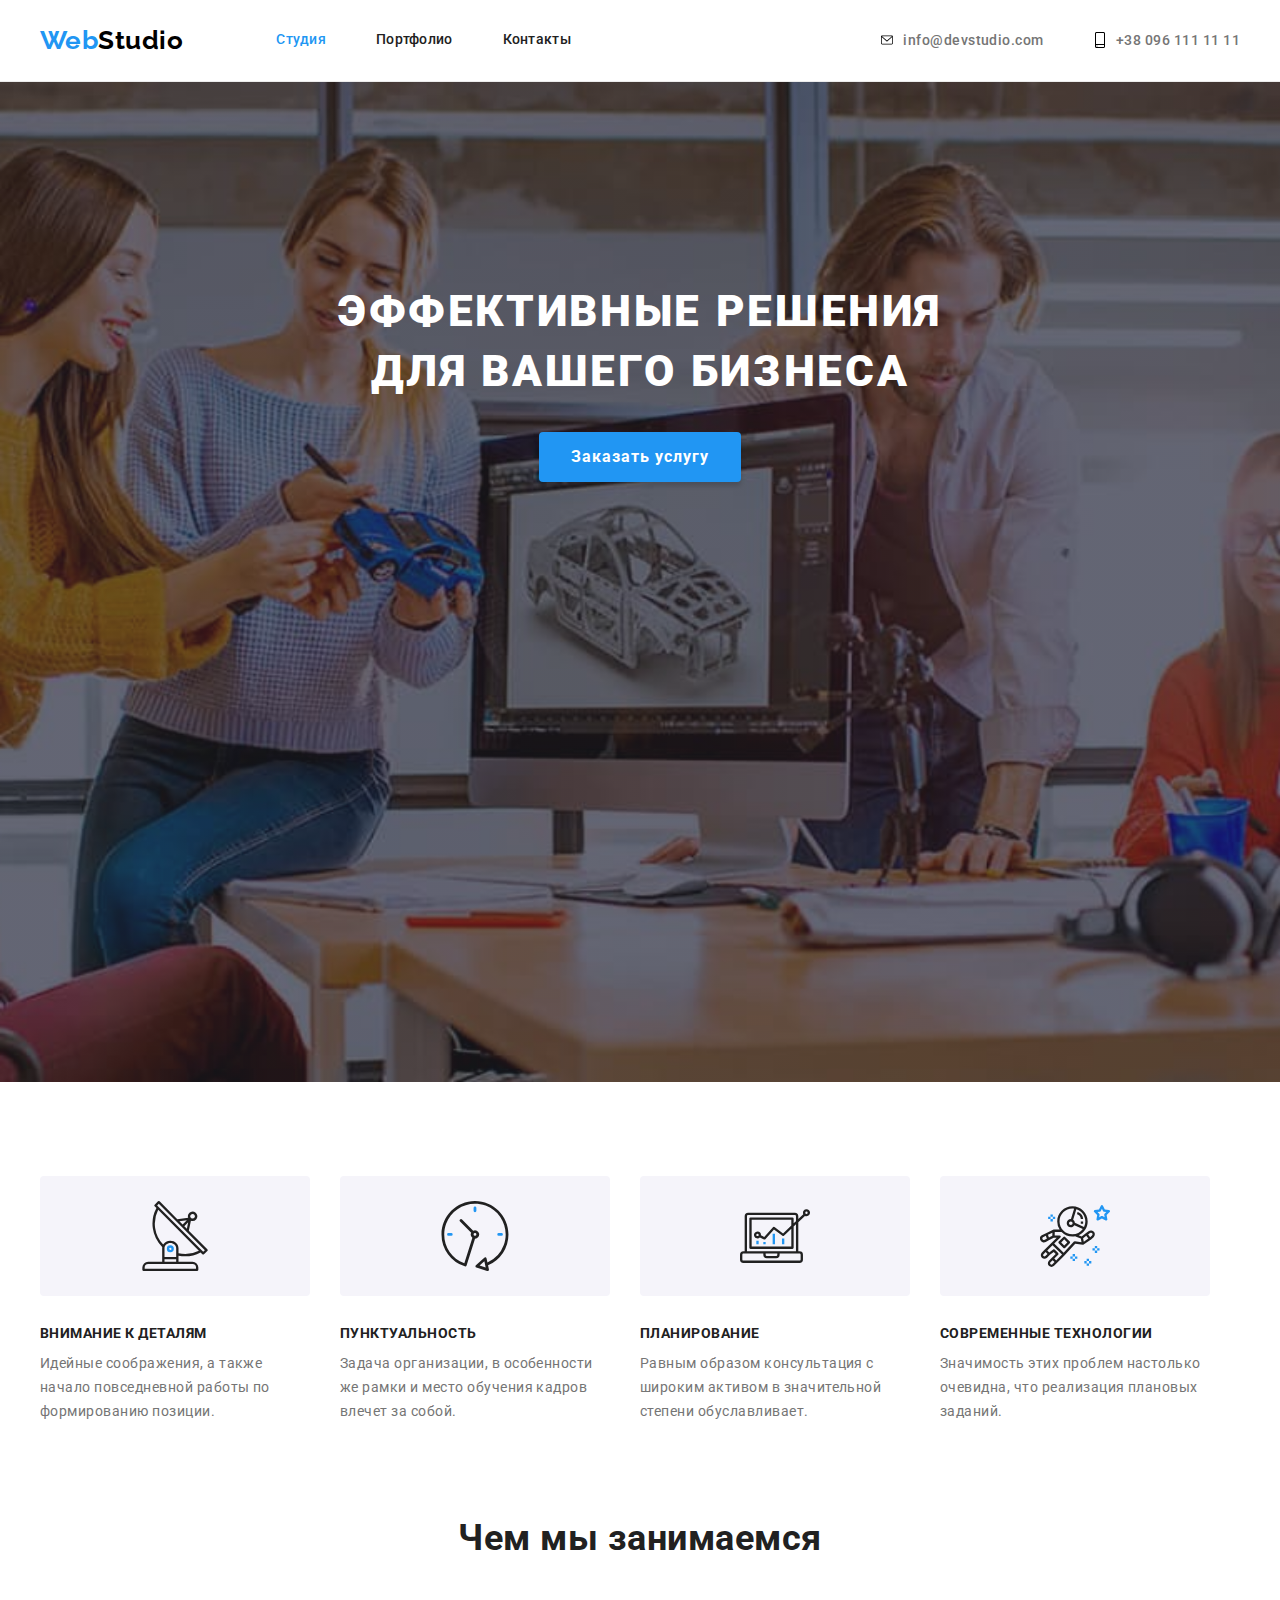
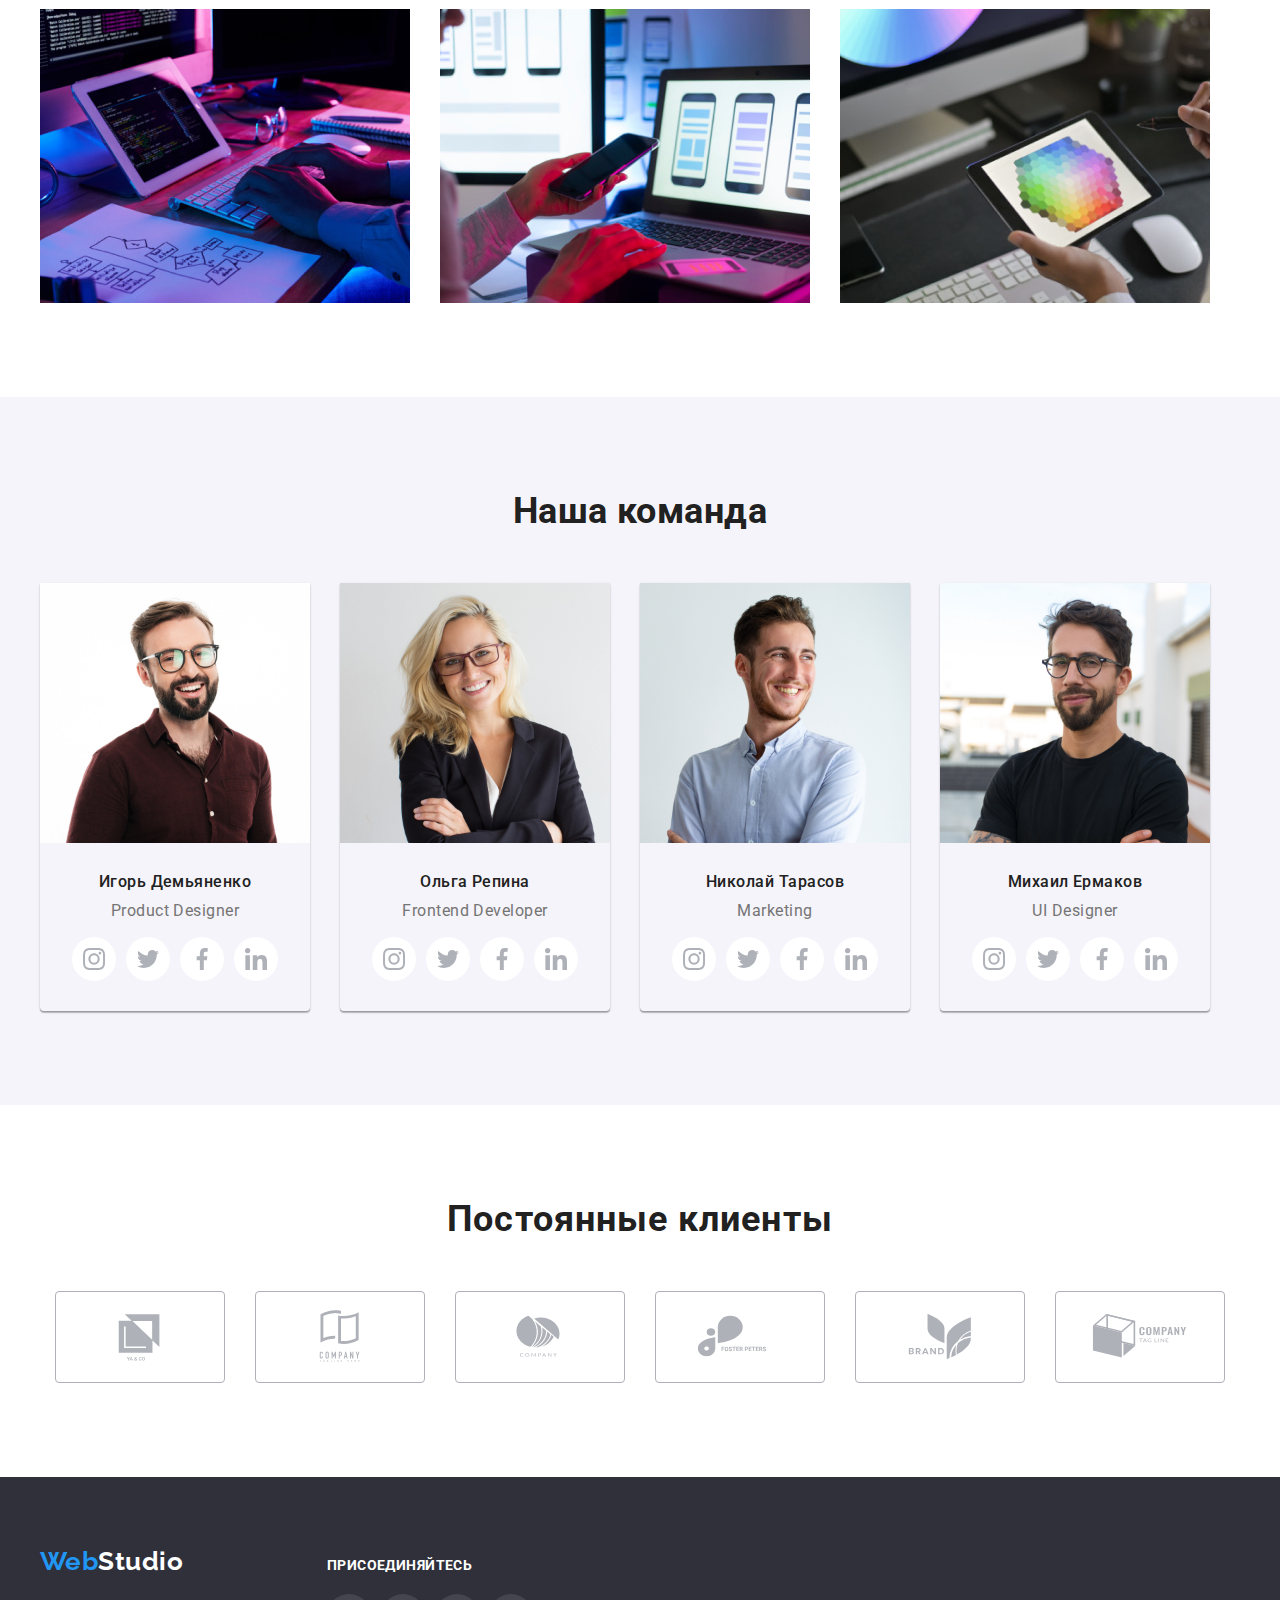
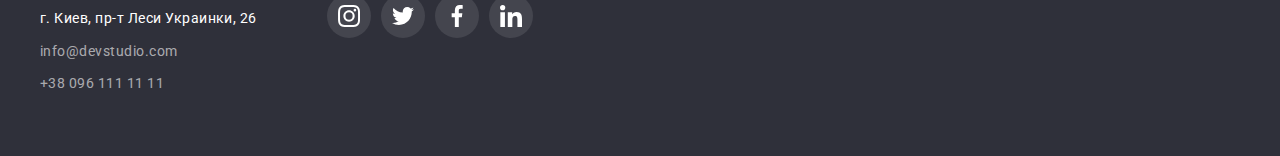
==== index.html @ 5255c6f4 "Initial commit" ====
<!DOCTYPE html>
<html lang="ru">
  <head>
    <meta charset="UTF-8" />
    <meta http-equiv="X-UA-Compatible" content="IE=edge" />
    <meta name="viewport" content="width=device-width, initial-scale=1.0" />
    <link rel="preconnect" href="https://fonts.googleapis.com" />
    <link rel="preconnect" href="https://fonts.gstatic.com" crossorigin />
    <link
      href="https://fonts.googleapis.com/css2?family=Raleway:wght@700&family=Roboto:wght@400;500;700;900&display=swap"
      rel="stylesheet"
    />
    <link
      rel="stylesheet"
      href="https://cdnjs.cloudflare.com/ajax/libs/modern-normalize/1.1.0/modern-normalize.min.css"
      integrity="sha512-wpPYUAdjBVSE4KJnH1VR1HeZfpl1ub8YT/NKx4PuQ5NmX2tKuGu6U/JRp5y+Y8XG2tV+wKQpNHVUX03MfMFn9Q=="
      crossorigin="anonymous"
      referrerpolicy="no-referrer"
    />
    <link rel="stylesheet" href="css/main.css" />
    <title>Студия</title>
  </head>
  <body>
    <header class="header">
      <div class="container content-header">
        <a href="/index.html" lang="en" class="header-link link">
          <span class="logo">Web</span>Studio
        </a>
        <nav class="nav">
          <ul class="main-nav list">
            <li class="nav-item">
              <a href="index.html" class="main-nav-link link">
                <span class="color-studio">Студия</span></a
              >
            </li>
            <li class="nav-item">
              <a href="./portfolio.html" class="main-nav-link link"> Портфолио</a>
            </li>
            <li class="nav-item">
              <a href="" class="main-nav-link link">Контакты</a>
            </li>
          </ul>
        </nav>
        <ul class="aught-nav list">
          <li class="aught-nav-item">
            <a href="mailto:info@devstudio.com" class="aught-nav-link link">
              <svg class="nav-icon" width="12" height="16">
                <use href="./Images/icons.svg#icon-envelope"></use>
              </svg>
              info@devstudio.com
            </a>
          </li>

          <li class="aught-nav-item">
            <a href="tel:+380961111111" class="aught-nav-link link">
              <svg class="nav-icon" width="12" height="16">
                <use href="./Images/icons.svg#icon-smartphone"></use>
              </svg>
              +38 096 111 11 11</a
            >
          </li>
        </ul>
      </div>
    </header>
    <main>
      <!-- герой -->
      <section class="hero hero-section">
        <div class="container-hero">
          <h1 class="hero-title">Эффективные решения для вашего бизнеса</h1>
          <button type="button" class="hero-btn">Заказать услугу</button>
        </div>
      </section>
      <!-- наши цености -->
      <section class="values section">
        <div class="container">
          <h2 class="visually-hidden">Наши цености</h2>
          <ul class="values-lists list">
            <li class="values-list">
              <div class="box-icon">
                <svg class="value-icon" width="70" height="70">
                  <use href="./Images/icons.svg#icon-antenna"></use>
                </svg>
              </div>
              <h3>Внимание к деталям</h3>
              <p>
                Идейные соображения, а также начало повседневной работы по формированию позиции.
              </p>
            </li>
            <li class="values-list">
              <div class="box-icon">
                <svg class="value-icon" width="70" height="70">
                  <use href="./Images/icons.svg#icon-clock"></use>
                </svg>
              </div>
              <h3>Пунктуальность</h3>
              <p>
                Задача организации, в особенности же рамки и место обучения кадров влечет за собой.
              </p>
            </li>
            <li class="values-list">
              <div class="box-icon">
                <svg class="value-icon" width="70" height="70">
                  <use href="./Images/icons.svg#icon-diagram"></use>
                </svg>
              </div>
              <h3>Планирование</h3>
              <p>
                Равным образом консультация с широким активом в значительной степени обуславливает.
              </p>
            </li>
            <li class="values-list">
              <div class="box-icon">
                <svg class="value-icon" width="70" height="70">
                  <use href="./Images/icons.svg#icon-astronaut"></use>
                </svg>
              </div>
              <h3>Современные технологии</h3>
              <p>Значимость этих проблем настолько очевидна, что реализация плановых заданий.</p>
            </li>
          </ul>
        </div>
      </section>
      <!-- о нас -->
      <section class="about section">
        <div class="container">
          <h2>Чем мы занимаемся</h2>
          <ul class="about-lists list">
            <li class="about-list"><img src="Images/img.jpg" alt="Разработка ПО" width="370" /></li>
            <li class="about-list">
              <img src="Images/box2.jpg" alt="Разработка мобильного ПО" width="370" />
            </li>
            <li class="about-list">
              <img src="Images/box3.jpg" alt="Разработка графических приложений" width="370" />
            </li>
          </ul>
        </div>
      </section>
      <!-- команда -->
      <section class="teams section">
        <div class="container">
          <h2>Наша команда</h2>
          <ul class="teams-lists list">
            <li class="team-list">
              <img src="Images/product.jpg" alt="мужчина" width="270" />
              <div class="team-card">
                <h3>Игорь Демьяненко</h3>
                <p lang="en">Product Designer</p>
                <!-- иконки ...............-->
                <ul class="socials list">
                  <li class="socials-item">
                    <a class="socials-link link" href="" aria-label="Instagram">
                      <svg class="socials-icon" width="22" height="22">
                        <use href="./Images/icons.svg#icon-instagram"></use>
                      </svg>
                    </a>
                  </li>
                  <li class="socials-item">
                    <a class="socials-link link" href="" aria-label="Twitter">
                      <svg class="socials-icon" width="22" height="22">
                        <use href="./Images/icons.svg#icon-twitter"></use>
                      </svg>
                    </a>
                  </li>
                  <li class="socials-item">
                    <a class="socials-link link" href="" aria-label="Facebook">
                      <svg class="socials-icon" width="22" height="22">
                        <use href="./Images/icons.svg#icon-facebook"></use>
                      </svg>
                    </a>
                  </li>
                  <li class="socials-item">
                    <a class="socials-link link" href="" aria-label="LinkerdIn">
                      <svg class="socials-icon" width="22" height="22">
                        <use href="./Images/icons.svg#icon-linkedin"></use>
                      </svg>
                    </a>
                  </li>
                </ul>
              </div>
            </li>
            <li class="team-list">
              <img src="Images/front.jpg" alt="женщина" width="270" />
              <div class="team-card">
                <h3>Ольга Репина</h3>
                <p lang="en">Frontend Developer</p>
                <ul class="socials list">
                  <li class="socials-item">
                    <a class="socials-link link" href="" aria-label="Instagram">
                      <svg class="socials-icon" width="22" height="22">
                        <use href="./Images/icons.svg#icon-instagram"></use>
                      </svg>
                    </a>
                  </li>
                  <li class="socials-item">
                    <a class="socials-link link" href="" aria-label="Twitter">
                      <svg class="socials-icon" width="22" height="22">
                        <use href="./Images/icons.svg#icon-twitter"></use>
                      </svg>
                    </a>
                  </li>
                  <li class="socials-item">
                    <a class="socials-link link" href="" aria-label="Facebook">
                      <svg class="socials-icon" width="22" height="22">
                        <use href="./Images/icons.svg#icon-facebook"></use>
                      </svg>
                    </a>
                  </li>
                  <li class="socials-item">
                    <a class="socials-link link" href="" aria-label="LinkerdIn">
                      <svg class="socials-icon" width="22" height="22">
                        <use href="./Images/icons.svg#icon-linkedin"></use>
                      </svg>
                    </a>
                  </li>
                </ul>
              </div>
            </li>
            <li class="team-list">
              <img src="Images/marketing.jpg" alt="мужчина" width="270" />
              <div class="team-card">
                <h3>Николай Тарасов</h3>
                <p lang="en">Marketing</p>
                <ul class="socials list">
                  <li class="socials-item">
                    <a class="socials-link link" href="" aria-label="Instagram">
                      <svg class="socials-icon" width="22" height="22">
                        <use href="./Images/icons.svg#icon-instagram"></use>
                      </svg>
                    </a>
                  </li>
                  <li class="socials-item">
                    <a class="socials-link link" href="" aria-label="Twitter">
                      <svg class="socials-icon" width="22" height="22">
                        <use href="./Images/icons.svg#icon-twitter"></use>
                      </svg>
                    </a>
                  </li>
                  <li class="socials-item">
                    <a class="socials-link link" href="" aria-label="Facebook">
                      <svg class="socials-icon" width="22" height="22">
                        <use href="./Images/icons.svg#icon-facebook"></use>
                      </svg>
                    </a>
                  </li>
                  <li class="socials-item">
                    <a class="socials-link link" href="" aria-label="LinkerdIn">
                      <svg class="socials-icon" width="22" height="22">
                        <use href="./Images/icons.svg#icon-linkedin"></use>
                      </svg>
                    </a>
                  </li>
                </ul>
              </div>
            </li>
            <li class="team-list">
              <img src="Images/designer.jpg " alt="мужчина" width="270" />
              <div class="team-card">
                <h3>Михаил Ермаков</h3>
                <p lang="en">UI Designer</p>
                <ul class="socials list">
                  <li class="socials-item">
                    <a class="socials-link link" href="" aria-label="Instagram">
                      <svg class="socials-icon" width="22" height="22">
                        <use href="./Images/icons.svg#icon-instagram"></use>
                      </svg>
                    </a>
                  </li>
                  <li class="socials-item">
                    <a class="socials-link link" href="" aria-label="Twitter">
                      <svg class="socials-icon" width="22" height="22">
                        <use href="./Images/icons.svg#icon-twitter"></use>
                      </svg>
                    </a>
                  </li>
                  <li class="socials-item">
                    <a class="socials-link link" href="" aria-label="Facebook">
                      <svg class="socials-icon" width="22" height="22">
                        <use href="./Images/icons.svg#icon-facebook"></use>
                      </svg>
                    </a>
                  </li>
                  <li class="socials-item">
                    <a class="socials-link link" href="" aria-label="LinkerdIn">
                      <svg class="socials-icon" width="22" height="22">
                        <use href="./Images/icons.svg#icon-linkedin"></use>
                      </svg>
                    </a>
                  </li>
                </ul>
              </div>
            </li>
          </ul>
        </div>
      </section>

      <section class="clients-section">
        <div class="container">
          <h2 class="client-title">Постоянные клиенты</h2>
          <ul class="clients-list list">
            <li class="client-item">
              <a class="client-link link" href="" aria-label="Facebook">
                <svg class="client-icon" width="106" height="60">
                  <use href="./Images/icons.svg#icon-logo1"></use>
                </svg>
              </a>
            </li>
            <li class="client-item">
              <a class="client-link link" href="" aria-label="Facebook">
                <svg class="client-icon" width="106" height="60">
                  <use href="./Images/icons.svg#icon-logo2"></use>
                </svg>
              </a>
            </li>
            <li class="client-item">
              <a class="client-link link" href="" aria-label="Facebook">
                <svg class="client-icon" width="106" height="60">
                  <use href="./Images/icons.svg#icon-logo3"></use>
                </svg>
              </a>
            </li>
            <li class="client-item">
              <a class="client-link link" href="" aria-label="Facebook">
                <svg class="client-icon" width="106" height="60">
                  <use href="./Images/icons.svg#icon-logo4"></use>
                </svg>
              </a>
            </li>
            <li class="client-item">
              <a class="client-link link" href="" aria-label="Facebook">
                <svg class="client-icon" width="106" height="60">
                  <use href="./Images/icons.svg#icon-logo5"></use>
                </svg>
              </a>
            </li>
            <li class="client-item">
              <a class="client-link link" href="" aria-label="Facebook">
                <svg class="client-icon" width="106" height="60">
                  <use href="./Images/icons.svg#icon-logo6"></use>
                </svg>
              </a>
            </li>
          </ul>
        </div>
      </section>
    </main>
    <!-- футтер -->
    <footer class="footer">
      <div class="container container-footer">
        <div class="footer-addres-box">
          <a href="/index.html" lang="en" class="footer-link link"
            ><span class="logo">Web</span>Studio</a
          >
          <address class="footer-address">
            <p>г. Киев, пр-т Леси Украинки, 26</p>
            <ul class="footer-address-list list">
              <li class="footer-address-item">
                <a href="mailto:info@devstudio.com" class="footer-address-link link"
                  >info@devstudio.com</a
                >
              </li>
              <li class="footer-address-item">
                <a href="tel:+380961111111" class="footer-address-link link">+38 096 111 11 11</a>
              </li>
            </ul>
          </address>
        </div>
        <div class="footer-icon-box">
          <h3 class="footer-icon-title">присоединяйтесь</h3>
          <ul class="footer-icons-list list">
            <li class="footer-item">
              <a class="socials-footer-link link" href="" aria-label="Instagram">
                <svg class="footer-icon" width="22" height="22">
                  <use href="./Images/icons.svg#icon-instagram"></use>
                </svg>
              </a>
            </li>
            <li class="footer-item">
              <a class="socials-footer-link link" href="" aria-label="Twitter">
                <svg class="footer-icon" width="22" height="22">
                  <use href="./Images/icons.svg#icon-twitter"></use>
                </svg>
              </a>
            </li>
            <li class="footer-item">
              <a class="socials-footer-link link" href="" aria-label="Facebook">
                <svg class="footer-icon" width="22" height="22">
                  <use href="./Images/icons.svg#icon-facebook"></use>
                </svg>
              </a>
            </li>
            <li class="footer-item">
              <a class="socials-footer-link link" href="" aria-label="LinkerdIn">
                <svg class="footer-icon" width="22" height="22">
                  <use href="./Images/icons.svg#icon-linkedin"></use>
                </svg>
              </a>
            </li>
          </ul>
        </div>
      </div>
    </footer>
  </body>
</html>
---- css/main.css ----
/* color-hero-logo : FFFFFF 

primary-color-text :  #757575
secondary-color-text : #212121
acent-color #2196F3
*/

:root {
  --primary-color-text: #757575;
  --secondary-color-text: #212121;
  --color-hero: #ffffff;
  --acent-color-button-text: #f5f4fa;
  --acent-color-button-background: #2196f3;
  --acent-color-text: #2196f3;
  --color-button-background: #f5f4fa;
}

body {
  margin: 0;
  font-family: 'Roboto', sans-serif;
  color: var(--primary-color-text);
  font-style: normal;
  letter-spacing: 0.03em;
  font-weight: 400;
}
h1,
h2,
h3,
h4,
p {
  margin-top: 0;
  margin-bottom: 0;
}
img {
  display: block;
  max-width: 100%;
  height: auto;
}
.link {
  color: inherit;
  text-decoration: none;
  padding-left: 0;
  margin-right: 0;
  display: block;
}
.list {
  list-style-type: none;
  padding-left: 0;
  margin-left: 0;
  margin-bottom: 0;
  margin-top: 0;
}
.visually-hidden {
  position: absolute;
  width: 1px;
  height: 1px;
  margin: -1px;
  border: 0;
  padding: 0;

  white-space: nowrap;
  clip-path: inset(100%);
  clip: rect(0 0 0 0);
  overflow: hidden;
}

.header {
  padding-top: 25px;
  padding-bottom: 25px;
  border-bottom: 1px solid #ececec;
}
.content-header {
  display: flex;
  align-items: center;
}

.header-link {
  color: #000000;
  font-family: 'Raleway', sans-serif;

  font-weight: 700;
  font-size: 26px;
  line-height: 1.19;

  margin-right: 93px;
}

.logo {
  color: var(--acent-color-text);
}
.color-studio {
  color: var(--acent-color-text);
}
.color-portfolio {
  color: var(--acent-color-text);
}

.main-nav {
  display: flex;
}

.main-nav .main-nav-link:hover,
.main-nav .main-nav-link:focus {
  color: var(--acent-color-text);
}

.main-nav-link {
  font-weight: 500;
  font-size: 14px;
  line-height: 1.14;
  letter-spacing: 0.02em;
  color: var(--secondary-color-text);
}
.nav-item {
  margin-right: 50px;
}
.nav-item:last-child {
  margin-right: 0;
}

.aught-nav {
  display: flex;
  margin-left: auto;
}
.aught-nav-link {
  display: flex;
  font-weight: 500;
  font-size: 14px;
  line-height: 1.71;
  justify-content: center;
  align-items: center;
}
.nav-icon {
  margin-right: 10px;
}

.aught-nav-item {
  margin-right: 50px;
}
.aught-nav-item:last-child {
  margin-right: 0px;
}

.aught-nav .aught-nav-link:hover,
.aught-nav .aught-nav-link:focus {
  color: var(--acent-color-text);
}
.aught-nav-link:hover .nav-icon,
.aught-nav-link:focus .nav-icon {
  fill: var(--acent-color-text);
}
.container {
  width: 1200px;
  margin-left: auto;
  margin-right: auto;
  padding-left: 15px;
  padding-right: 15px;
}

/* РіРµСЂРѕР№*/

/* .hero-section {
  padding-top: 200px;
  padding-bottom: 200px;
} */
.container-hero {
  max-width: 1600px;
  height: 600px;
  text-align: center;
  margin-right: auto;
  margin-left: auto;

  background-image: linear-gradient(to right, rgba(47, 48, 58, 0.4), rgba(47, 48, 58, 0.4)),
    url(../Images/hero.jpg);
  background-size: cover;
  background-repeat: no-repeat;
  background-position: center;
  padding-top: 200px;
  padding-bottom: 200px;
}

.hero-title {
  font-weight: 900;
  font-size: 44px;
  line-height: 1.36;

  /* or 136% */

  letter-spacing: 0.06em;
  text-transform: uppercase;
  color: var(--color-hero);

  margin: 0 auto 30px;
  width: 696px;
}

.hero-btn {
  font-family: inherit;
  font-weight: 700;
  font-size: 16px;
  line-height: 1.87;

  letter-spacing: 0.06em;
  align-items: center;
  text-align: center;
  color: var(--color-hero);
  background: #2196f3;
  box-shadow: 0px 4px 4px rgba(0, 0, 0, 0.15);
  border-radius: 4px;
  min-width: 200px;
  padding: 10px 32px;
  border: none;
  cursor: pointer;
}

.section {
  padding-top: 94px;
  padding-bottom: 94px;
}

/* С†РµРЅРѕСЃС‚Рё */
.values.section {
  padding-bottom: 0;
}
.values-lists {
  display: flex;
}
.values-list {
  margin-right: 30px;
  width: 270px;
}
.values-list:last-child {
  margin-right: 0;
}

.values-list > h3 {
  color: var(--secondary-color-text);
  font-weight: 700;
  font-size: 14px;
  line-height: 1.14;
  text-transform: uppercase;
  margin-bottom: 10px;
}
.values-list > p {
  font-size: 14px;
  line-height: 1.71;
}

/* value icons ///////////////////////////////xxxxxxx//*/
.box-icon {
  display: flex;
  justify-content: center;
  align-items: center;

  width: 270x;
  height: 120px;
  background: #f5f4fa;
  border-radius: 4px;
  margin-bottom: 30px;
}
.value-icon {
  display: flex;
  justify-content: center;
  align-items: center;

  width: 70px;
  height: 70px;
}
/* Р С• Р Р…Р В°РЎРѓ  */
.about h2 {
  font-weight: 700;
  font-size: 36px;
  line-height: 1.16;
  text-align: center;
  color: var(--secondary-color-text);
  margin-bottom: 50px;
}
.about-lists {
  display: flex;
}
.about-list {
  margin-right: 30px;
}
.about-list:last-child {
  margin-right: 0;
}
/* РєРѕРјР°РЅРґР°  */
.teams.section {
  background: #f5f4fa;
}
.teams-lists {
  display: flex;
}
.teams h2 {
  font-weight: 700;
  font-size: 36px;
  line-height: 1.16;
  text-align: center;
  color: var(--secondary-color-text);
  margin-bottom: 50px;
}
.team-list {
  margin-right: 30px;
  text-align: center;
  box-shadow: 0px 1px 3px rgba(0, 0, 0, 0.12), 0px 1px 1px rgba(0, 0, 0, 0.14),
    0px 2px 1px rgba(0, 0, 0, 0.2);
  border-radius: 0px 0px 4px 4px;
}
.team-list:last-child {
  margin-right: 0;
}

.team-list h3 {
  font-weight: 500;
  font-size: 16px;
  line-height: 1.18;
  /* identical to box height */
  color: var(--secondary-color-text);
}
.team-list p {
  font-size: 16px;
  line-height: 1.18;
  /* identical to box height */
}

.team-card {
  padding-bottom: 30px;
  padding-top: 30px;
}
.team-card > h3 {
  margin-bottom: 10px;
}

.socials {
  display: flex;
  align-items: center;
  justify-content: center;
  margin-top: 16px;
}

.socials-item:not(:last-child) {
  margin-right: 10px;
}
/* СЃРѕС† РёРєРѕРЅРєРё  ////////////////////////////////////////////*/
.socials-link {
  display: flex;
  justify-content: center;
  align-items: center;

  width: 44px;
  height: 44px;

  background-color: #fff;
  border-radius: 50%;
}

.socials-icon {
  fill: #afb1b8;
}

.socials-link:hover,
.socials-link:focus {
  background-color: var(--acent-color-text);
}

.socials-link:hover .socials-icon,
.socials-link:focus .socials-icon {
  fill: var(--acent-color-button-text);
}
.clients-section {
  padding-top: 94px;
  padding-bottom: 94px;
}
.clients-list {
  display: flex;
  justify-content: center;
  align-items: center;
}
.client-title {
  font-weight: 700;
  font-size: 36px;
  line-height: 1.16;
  text-align: center;
  letter-spacing: 0.03em;

  color: var(--secondary-color-text);
  margin-bottom: 50px;
}

.client-link {
  display: flex;
  align-items: center;
  justify-content: center;
  display: flex;
  width: 170px;
  height: 92px;
  border: 1px solid #afb1b8;
  box-sizing: border-box;
  border-radius: 4px;
}

.client-item:not(:last-child) {
  margin-right: 30px;
}

.client-icon {
  fill: #afb1b8;
}

.client-link:hover,
.client-link:focus {
  border: 1px solid var(--acent-color-text);
}
.client-link:hover .client-icon,
.client-link:focus .client-icon {
  fill: var(--acent-color-text);
}

/*Р¤СѓС‚С‚РµСЂ ////////////////////////////////////////////////*/
.container-footer {
  display: flex;
}
.footer {
  background-color: #2f303a;
  color: #ffffff;
  padding-top: 60px;
  padding-bottom: 60px;
}

.footer-link {
  font-family: 'Raleway', sans-serif;

  font-weight: 700;
  font-size: 26px;
  line-height: 1.92;
  margin-bottom: 20px;
}

.footer-address > p {
  font-style: normal;
  font-size: 14px;
  line-height: 1.71;
  margin-bottom: 9px;
}

.footer-address-link {
  font-size: 14px;
  line-height: 1.71;
  color: rgba(255, 255, 255, 0.6);
  font-style: normal;
}
.footer-address-item {
  margin-bottom: 9px;
}
.footer-address-item:last-child {
  margin-bottom: 0;
}

.footer-address-list .footer-address-link:hover,
.footer-address-list .footer-address-link:focus {
  color: var(--acent-color-text);
}
.footer-addres-box {
  margin-right: 70px;
}
.container-footer {
  display: flex;
  align-items: baseline;
}

.footer-icons-list {
  display: flex;
  align-items: center;
  justify-content: center;
}

.footer-item:not(:last-child) {
  margin-right: 10px;
}

.socials-footer-link {
  display: flex;
  justify-content: center;
  align-items: center;

  width: 44px;
  height: 44px;

  background-color: rgba(255, 255, 255, 0.1);
  border-radius: 50%;
}
.socials-footer-link:hover,
.socials-footer-link:focus {
  background-color: var(--acent-color-text);
}
.footer-icon {
  fill: var(--color-hero);
}

.footer-icon-title {
  font-weight: 700;
  font-size: 14px;
  line-height: 1.14;
  letter-spacing: 0.03em;
  text-transform: uppercase;
  margin-bottom: 20px;
}

/* РџРѕСЂС‚С„РѕР»РёРѕ */

.button {
  font-family: inherit;
  font-weight: 500;
  font-size: 16px;
  line-height: 1.62;
  /* identical to box height, or 162% */

  text-align: center;
  color: var(--secondary-color-text);
  background: var(--color-button-background);
  border-radius: 4px;
  border: none;
  cursor: pointer;
  padding: 6px 22px;
}

.buttons {
  display: flex;
  justify-content: center;
  margin-bottom: 54px;
}

.button-list {
  margin-right: 8px;
}

.button-list:last-child {
  margin-right: 0;
}

.buttons .button:hover,
.buttons .button:focus {
  color: var(--acent-color-button-text);
  background-color: var(--acent-color-button-background);
  box-shadow: 0px 3px 1px rgba(0, 0, 0, 0.1), 0px 1px 2px rgba(0, 0, 0, 0.08),
    0px 2px 2px rgba(0, 0, 0, 0.12);
}

.works {
  display: flex;
  flex-wrap: wrap;
  margin-left: -30px;
  margin-top: -30px;
}
.work-item {
  flex-basis: calc(100% / 3 - 30px);
  margin-left: 30px;
  margin-top: 30px;
}
.work-item h3 {
  color: var(--secondary-color-text);
  font-weight: 700;
  font-size: 18px;
  line-height: 2;
  /* identical to box height, or 200% */
  letter-spacing: 0.06em;
}

.work-item p {
  font-size: 16px;
  line-height: 1.87;

  /* identical to box height, or 187% */
}

.item-content {
  padding: 20px 24px;
  border-right: 1px solid #eeeeee;
  border-bottom: 1px solid #eeeeee;
  border-left: 1px solid #eeeeee;
}

.item-content > h3 {
  margin-bottom: 4px;
}

.work-item .work-article:hover,
.work-item .work-article:focus {
  box-shadow: 0px 1px 1px rgba(0, 0, 0, 0.12), 0px 4px 4px rgba(0, 0, 0, 0.06),
    1px 4px 6px rgba(0, 0, 0, 0.16);
}
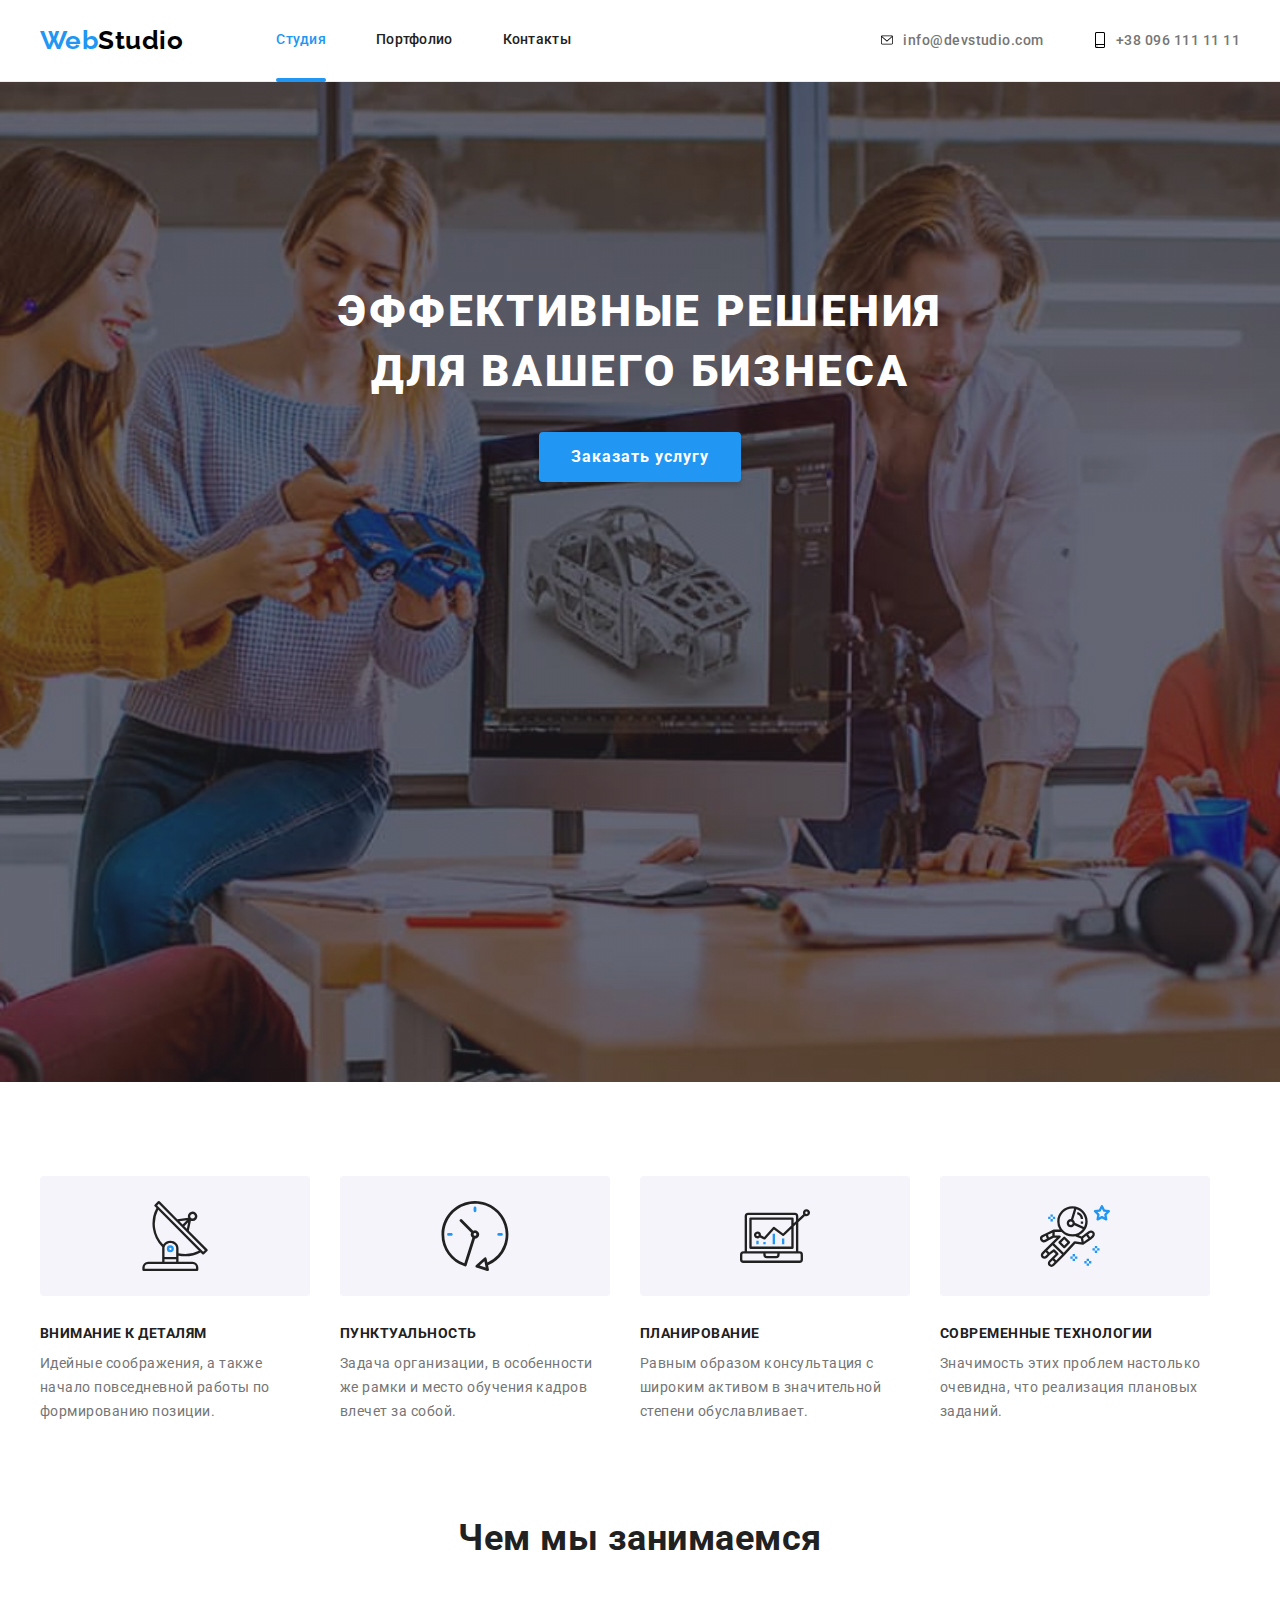
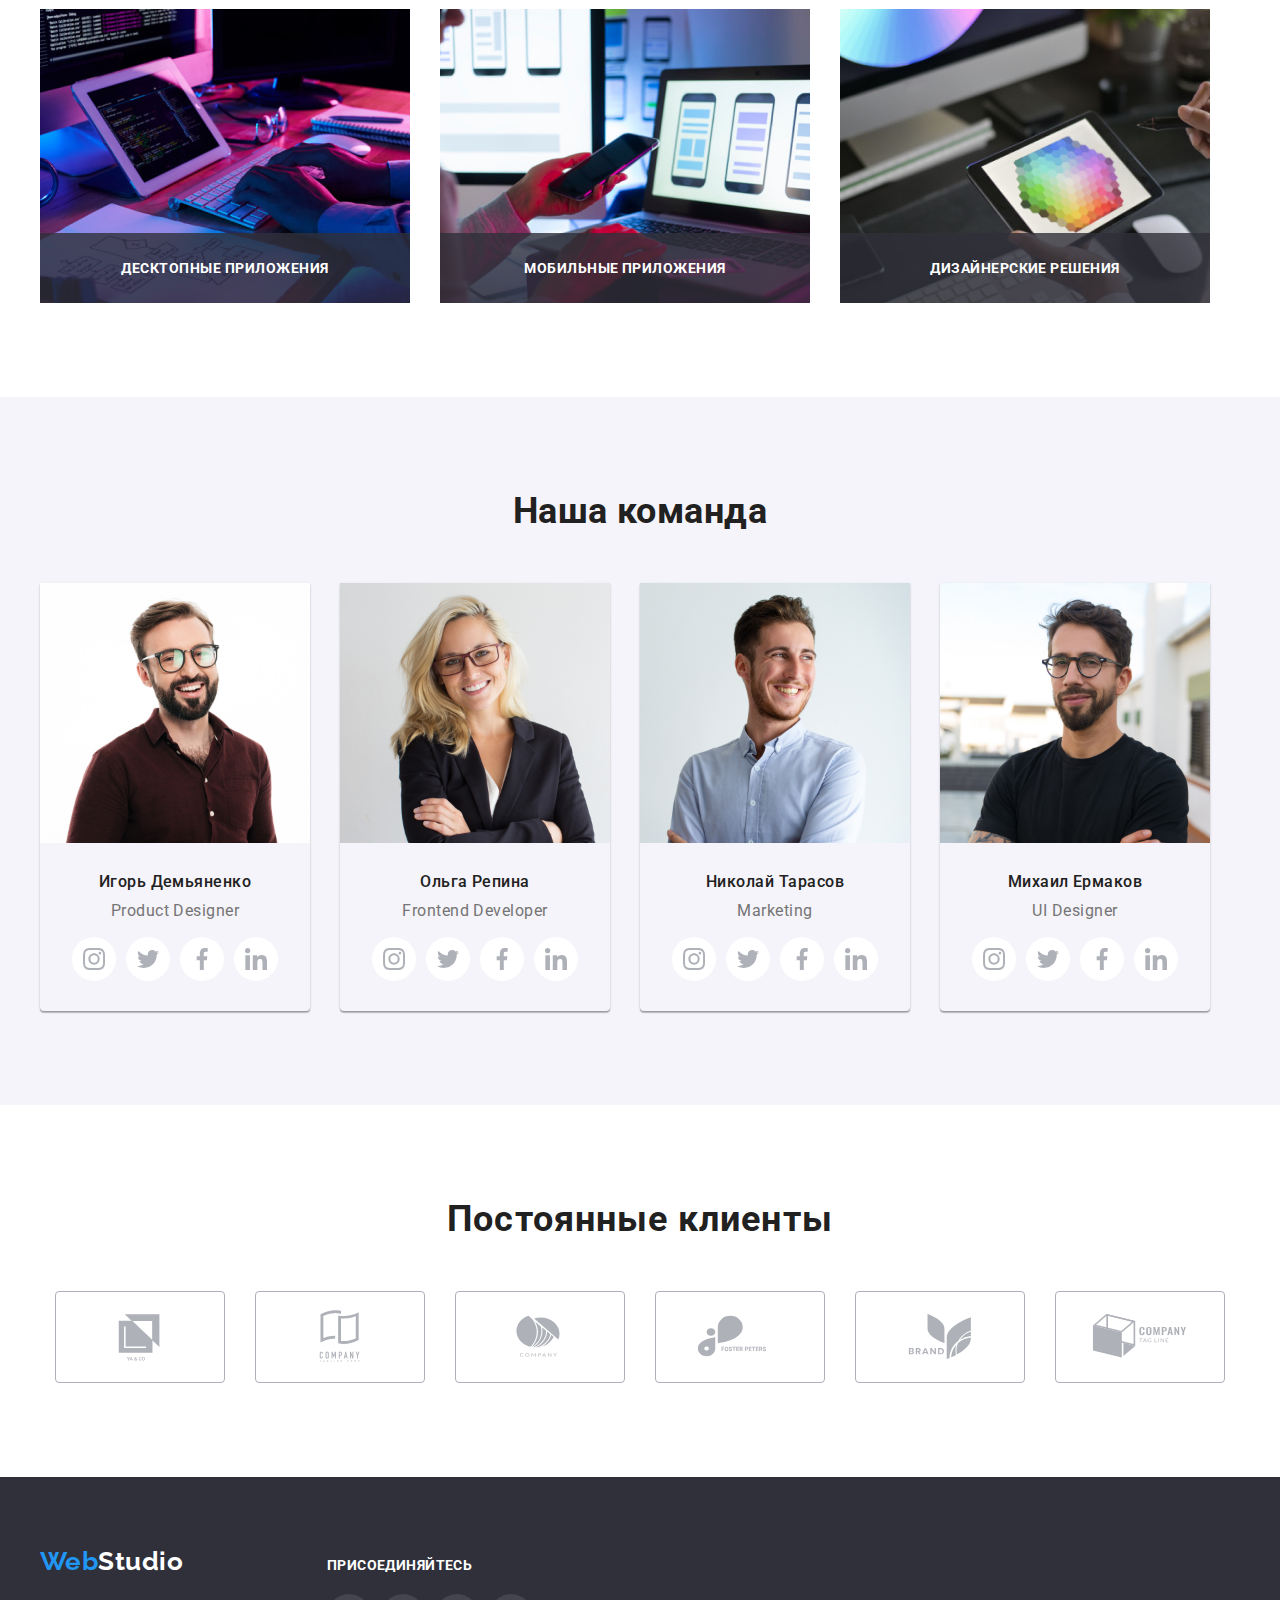
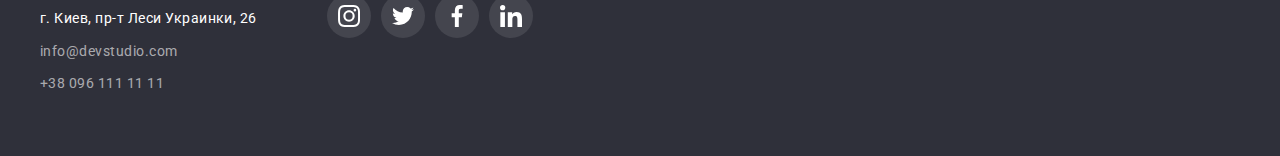
==== commit 370fd78d: "final" ====
--- a/index.html
+++ b/index.html
@@ -29,9 +29,7 @@
         <nav class="nav">
           <ul class="main-nav list">
             <li class="nav-item">
-              <a href="index.html" class="main-nav-link link">
-                <span class="color-studio">Студия</span></a
-              >
+              <a href="index.html" class="main-nav-link current link">Студия</a>
             </li>
             <li class="nav-item">
               <a href="./portfolio.html" class="main-nav-link link"> Портфолио</a>
@@ -67,7 +65,7 @@
       <section class="hero hero-section">
         <div class="container-hero">
           <h1 class="hero-title">Эффективные решения для вашего бизнеса</h1>
-          <button type="button" class="hero-btn">Заказать услугу</button>
+          <button data-modal-open type="button" class="hero-btn">Заказать услугу</button>
         </div>
       </section>
       <!-- наши цености -->
@@ -125,12 +123,23 @@
         <div class="container">
           <h2>Чем мы занимаемся</h2>
           <ul class="about-lists list">
-            <li class="about-list"><img src="Images/img.jpg" alt="Разработка ПО" width="370" /></li>
             <li class="about-list">
-              <img src="Images/box2.jpg" alt="Разработка мобильного ПО" width="370" />
+              <div class="about-thumb">
+                <img src="Images/img.jpg" alt="Разработка ПО" width="370" />
+                <p class="about-paragraph">Десктопные приложения</p>
+              </div>
             </li>
             <li class="about-list">
-              <img src="Images/box3.jpg" alt="Разработка графических приложений" width="370" />
+              <div class="about-thumb">
+                <img src="Images/box2.jpg" alt="Разработка мобильного ПО" width="370" />
+                <p class="about-paragraph">Мобильные приложения</p>
+              </div>
+            </li>
+            <li class="about-list">
+              <div class="about-thumb">
+                <img src="Images/box3.jpg" alt="Разработка графических приложений" width="370" />
+                <p class="about-paragraph">Дизайнерские решения</p>
+              </div>
             </li>
           </ul>
         </div>
@@ -399,5 +408,15 @@
         </div>
       </div>
     </footer>
+    <div class="backdrop is-hidden" data-modal>
+      <div class="modal">
+        <button data-modal-close type="button" class="modal-close-button">
+          <svg class="close-icon" width="18" height="18">
+            <use href="./Images/icons.svg#icon-close"></use>
+          </svg>
+        </button>
+      </div>
+    </div>
+    <script src="./js/modal.js"></script>
   </body>
 </html>
--- a/css/main.css
+++ b/css/main.css
@@ -88,15 +88,11 @@
 .logo {
   color: var(--acent-color-text);
 }
-.color-studio {
-  color: var(--acent-color-text);
-}
-.color-portfolio {
-  color: var(--acent-color-text);
-}
+
 
 .main-nav {
   display: flex;
+  
 }
 
 .main-nav .main-nav-link:hover,
@@ -105,11 +101,34 @@
 }
 
 .main-nav-link {
+  position: relative;
   font-weight: 500;
   font-size: 14px;
   line-height: 1.14;
   letter-spacing: 0.02em;
   color: var(--secondary-color-text);
+  transition: color 250ms cubic-bezier(0.4, 0, 0.2, 1);
+  
+}
+
+
+.current{
+  color: var(--acent-color-text)
+}
+
+.current::after {
+  position: absolute;
+  left: 0;
+   bottom: -34px;
+  display: block;
+  content: '';
+  
+  width: 100%;
+  height: 4px;
+  
+  background-color: #2196F3;
+  border-radius: 2px;
+ 
 }
 .nav-item {
   margin-right: 50px;
@@ -129,9 +148,11 @@
   line-height: 1.71;
   justify-content: center;
   align-items: center;
+  transition: color 250ms cubic-bezier(0.4, 0, 0.2, 1) ; 
 }
 .nav-icon {
   margin-right: 10px;
+  transition: fill 250ms cubic-bezier(0.4, 0, 0.2, 1)
 }
 
 .aught-nav-item {
@@ -284,6 +305,28 @@
 .about-list:last-child {
   margin-right: 0;
 }
+
+.about-thumb{
+  position: relative;
+}
+
+.about-thumb .about-paragraph{
+ 
+font-weight: 700;
+font-size: 14px;
+line-height: 1,14;
+text-align: center;
+position: absolute;
+text-transform: uppercase;
+color: var(--color-hero);
+background-color: rgba(47, 48, 58, 0.8);
+padding-top: 27px;
+padding-bottom: 27px;
+
+position: absolute;
+width: 100%;
+bottom: 0;
+}
 /* РєРѕРјР°РЅРґР°  */
 .teams.section {
   background: #f5f4fa;
@@ -352,6 +395,8 @@
 
   background-color: #fff;
   border-radius: 50%;
+
+  transition: background-color 250ms cubic-bezier(0.4, 0, 0.2, 1), fill 250ms cubic-bezier(0.4, 0, 0.2, 1)  ;
 }
 
 .socials-icon {
@@ -397,6 +442,7 @@
   border: 1px solid #afb1b8;
   box-sizing: border-box;
   border-radius: 4px;
+  transition: border 250ms cubic-bezier(0.4, 0, 0.2, 1);
 }
 
 .client-item:not(:last-child) {
@@ -405,6 +451,7 @@
 
 .client-icon {
   fill: #afb1b8;
+  transition:fill 250ms cubic-bezier(0.4, 0, 0.2, 1);
 }
 
 .client-link:hover,
@@ -448,6 +495,7 @@
   line-height: 1.71;
   color: rgba(255, 255, 255, 0.6);
   font-style: normal;
+  
 }
 .footer-address-item {
   margin-bottom: 9px;
@@ -488,6 +536,8 @@
 
   background-color: rgba(255, 255, 255, 0.1);
   border-radius: 50%;
+
+  transition: background-color 250ms cubic-bezier(0.4, 0, 0.2, 1)
 }
 .socials-footer-link:hover,
 .socials-footer-link:focus {
@@ -505,8 +555,61 @@
   text-transform: uppercase;
   margin-bottom: 20px;
 }
-
-/* РџРѕСЂС‚С„РѕР»РёРѕ */
+ .backdrop {
+   position: fixed;
+   top: 0;
+   left: 0;
+   width: 100%;
+   height: 100%;
+   background-color: rgba(0, 0, 0, 0.2);
+  opacity: 1;
+  transition: opacity 250ms cubic-bezier(0.4, 0, 0.2, 1)
+ }
+ .modal{
+  position: absolute;
+  min-width: 528px;
+  min-height: 581px;
+  top: 50%;
+  left: 50%;
+  transform: translate(-50%,-50%) scale(1);
+  background-color: var(--color-hero);
+  box-shadow: 0px 1px 3px rgba(0, 0, 0, 0.12),
+  0px 1px 1px rgba(0, 0, 0, 0.14),
+  0px 2px 1px rgba(0, 0, 0, 0.2);
+  border-radius: 4px;
+  padding: 15px;
+  
+  transition: transform 250ms cubic-bezier(0.4, 0, 0.2, 1);
+ }
+.backdrop.is-hidden {
+  opacity: 0;
+  pointer-events: none;
+
+}
+.backdrop.is-hidden.modal{
+  transform: translate(-50%, -50%) scale(0.8);
+}
+.modal-close-button {
+ 
+  position: absolute;
+  top: 0;
+  right: 0;
+  display: flex;
+  align-items: center;
+ 
+  background-color: var(--color-hero);
+  border: 1px solid rgba(0, 0, 0, 0.1);
+  cursor: pointer;
+  border-radius:50% ;
+
+  width: 30px;
+  height: 30px;
+
+  margin-top: 8px;
+  margin-right: 8px;
+}
+
+/* Портфолио */
 
 .button {
   font-family: inherit;
@@ -522,6 +625,10 @@
   border: none;
   cursor: pointer;
   padding: 6px 22px;
+
+  
+transition: color 250ms cubic-bezier(0.4, 0, 0.2, 1), background-color 250ms cubic-bezier(0.4, 0, 0.2, 1),
+ box-shadow 250ms cubic-bezier(0.4, 0, 0.2, 1) ;
 }
 
 .buttons {
@@ -546,6 +653,45 @@
     0px 2px 2px rgba(0, 0, 0, 0.12);
 }
 
+.thumb{
+  position: relative;
+  overflow: hidden;
+}
+/* .thumb::before
+{
+  content: '';
+  
+  background-color: rgba(33, 150, 243, 0.9);
+  opacity: 0;
+  transition: opacity 250ms cubic-bezier(0.4, 0, 0.2, 1);
+}
+.work-article:hover .thumb::before{
+  opacity: 1;
+} */
+
+.overlay-card{
+  position: absolute;
+  top: 0;
+  width: 100%;
+  height: 100%;
+background-color: rgba(33, 150, 243, 0.9);
+
+
+transform: translateY(100%);
+transition: transform 250ms cubic-bezier(0.4, 0, 0.2, 1) ;
+}
+.overlay-text{
+  
+font-weight: 400;
+font-size: 18px;
+line-height: 2;
+padding: 63px 24px;
+color: var(--color-hero);
+transition: translate 250ms cubic-bezier(0.4, 0, 0.2, 1);
+}
+.work-article:hover .overlay-card {
+  transform: translateY(0);
+}
 .works {
   display: flex;
   flex-wrap: wrap;
@@ -584,8 +730,14 @@
   margin-bottom: 4px;
 }
 
+.work-article {
+  transition: box-shadow 250ms cubic-bezier(0.4, 0, 0.2, 1);
+}
+
 .work-item .work-article:hover,
 .work-item .work-article:focus {
   box-shadow: 0px 1px 1px rgba(0, 0, 0, 0.12), 0px 4px 4px rgba(0, 0, 0, 0.06),
     1px 4px 6px rgba(0, 0, 0, 0.16);
 }
+
+
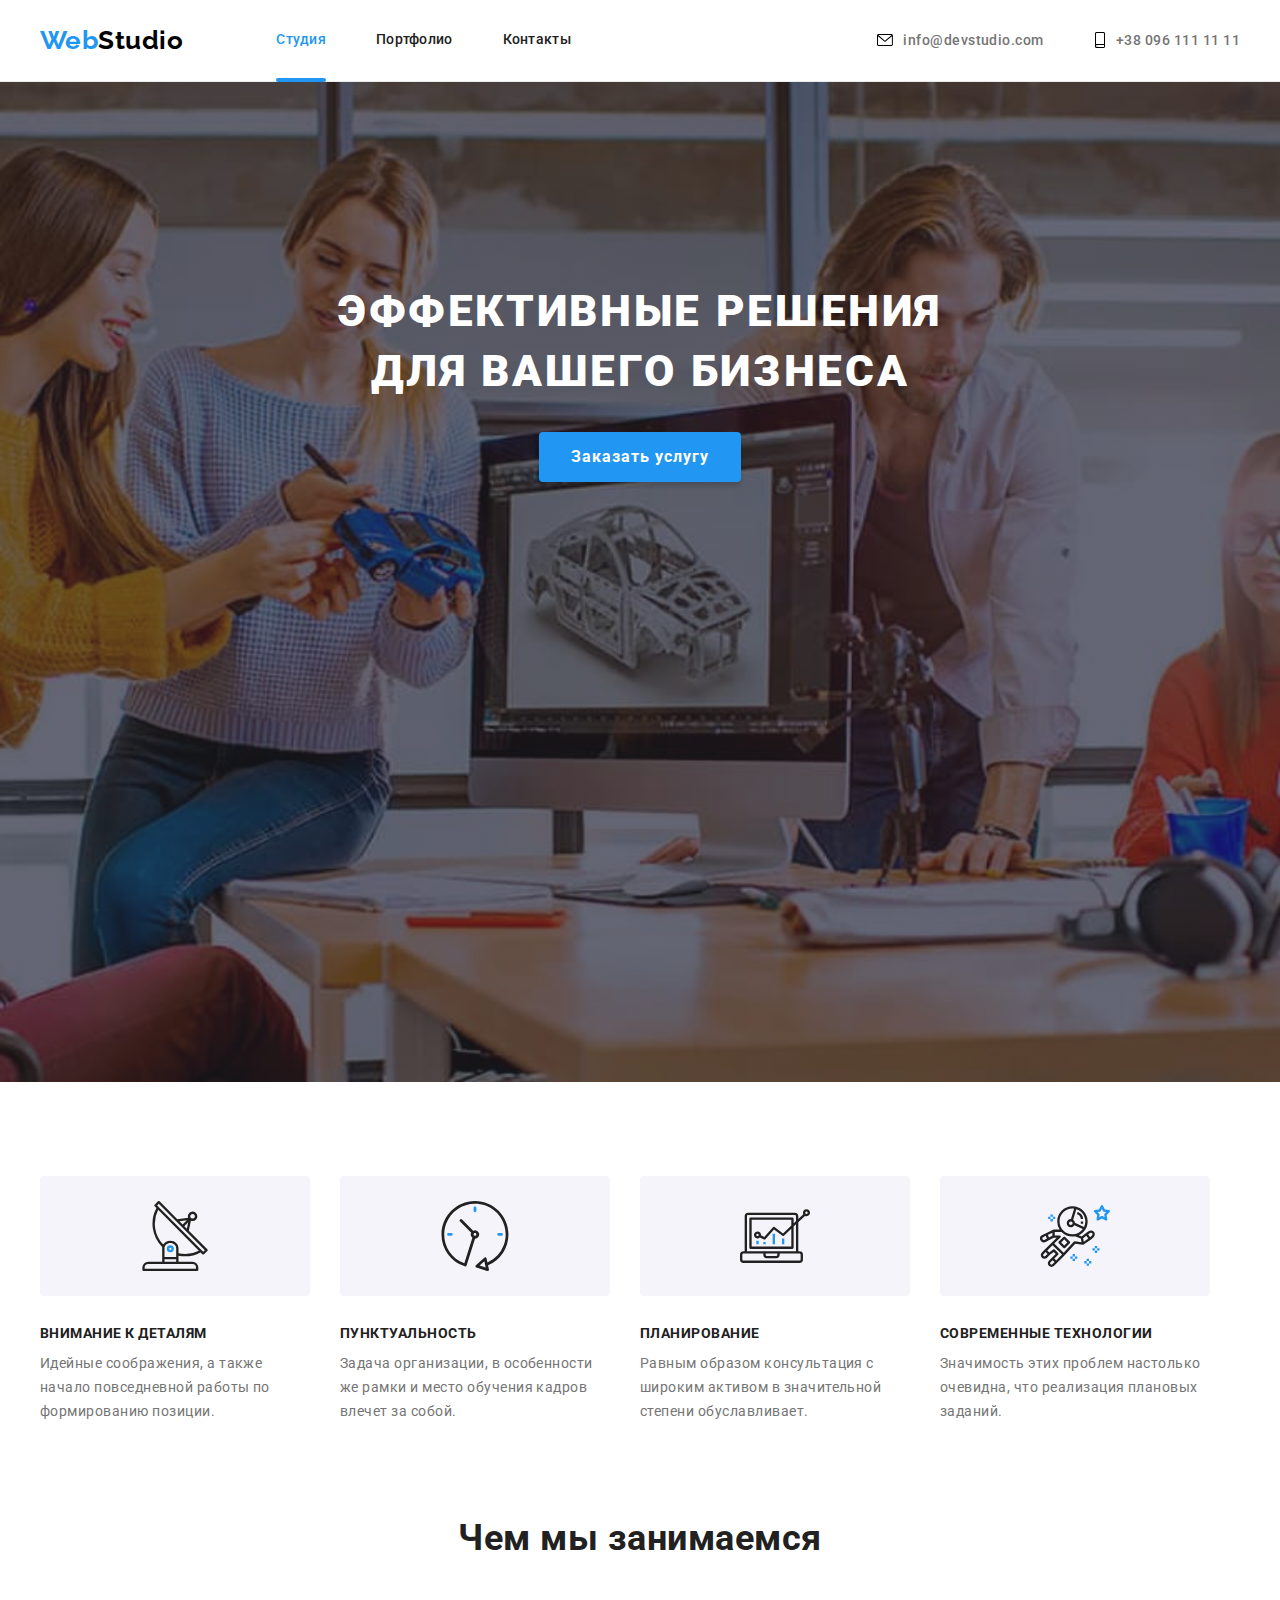
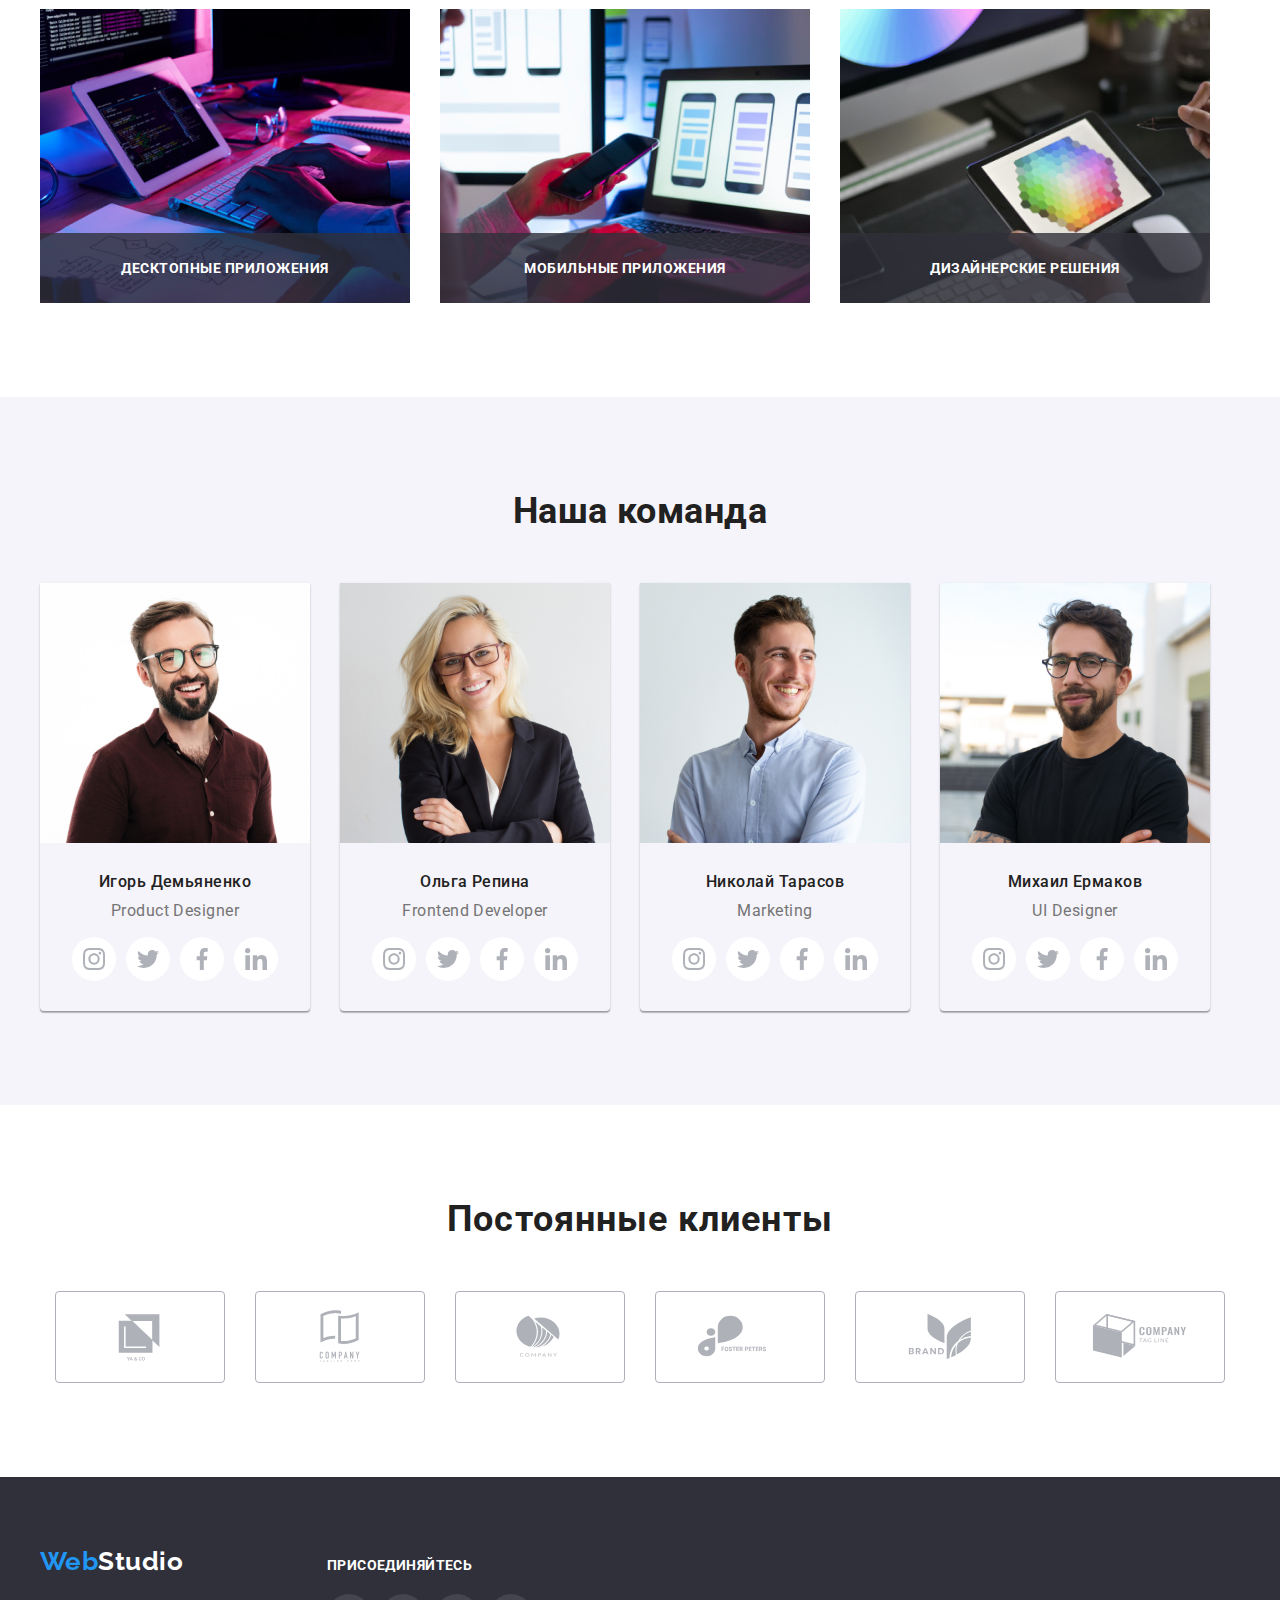
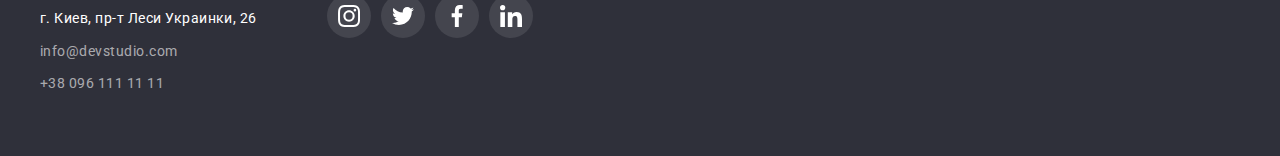
==== commit 657462af: "final1" ====
--- a/index.html
+++ b/index.html
@@ -42,7 +42,7 @@
         <ul class="aught-nav list">
           <li class="aught-nav-item">
             <a href="mailto:info@devstudio.com" class="aught-nav-link link">
-              <svg class="nav-icon" width="12" height="16">
+              <svg class="nav-icon" width="16" height="12">
                 <use href="./Images/icons.svg#icon-envelope"></use>
               </svg>
               info@devstudio.com
--- a/css/main.css
+++ b/css/main.css
@@ -396,11 +396,12 @@
   background-color: #fff;
   border-radius: 50%;
 
-  transition: background-color 250ms cubic-bezier(0.4, 0, 0.2, 1), fill 250ms cubic-bezier(0.4, 0, 0.2, 1)  ;
+  transition: background-color 250ms cubic-bezier(0.4, 0, 0.2, 1)  ;
 }
 
 .socials-icon {
   fill: #afb1b8;
+  transition:fill 250ms cubic-bezier(0.4, 0, 0.2, 1);
 }
 
 .socials-link:hover,
@@ -495,6 +496,7 @@
   line-height: 1.71;
   color: rgba(255, 255, 255, 0.6);
   font-style: normal;
+  transition: color 250ms cubic-bezier(0.4, 0, 0.2, 1); ;
   
 }
 .footer-address-item {
@@ -563,7 +565,8 @@
    height: 100%;
    background-color: rgba(0, 0, 0, 0.2);
   opacity: 1;
-  transition: opacity 250ms cubic-bezier(0.4, 0, 0.2, 1)
+  visibility: visible;
+  transition: opacity 250ms cubic-bezier(0.4, 0, 0.2, 1), visibility 250ms cubic-bezier(0.4, 0, 0.2, 1) ;
  }
  .modal{
   position: absolute;
@@ -579,11 +582,12 @@
   border-radius: 4px;
   padding: 15px;
   
-  transition: transform 250ms cubic-bezier(0.4, 0, 0.2, 1);
+  transition: transform 250ms cubic-bezier(0.4, 0, 0.2, 1) ;
  }
 .backdrop.is-hidden {
   opacity: 0;
   pointer-events: none;
+visibility: hidden;
 
 }
 .backdrop.is-hidden.modal{
@@ -689,7 +693,8 @@
 color: var(--color-hero);
 transition: translate 250ms cubic-bezier(0.4, 0, 0.2, 1);
 }
-.work-article:hover .overlay-card {
+.work-article:hover .overlay-card,
+.work-article:focus .overlay-card{
   transform: translateY(0);
 }
 .works {
